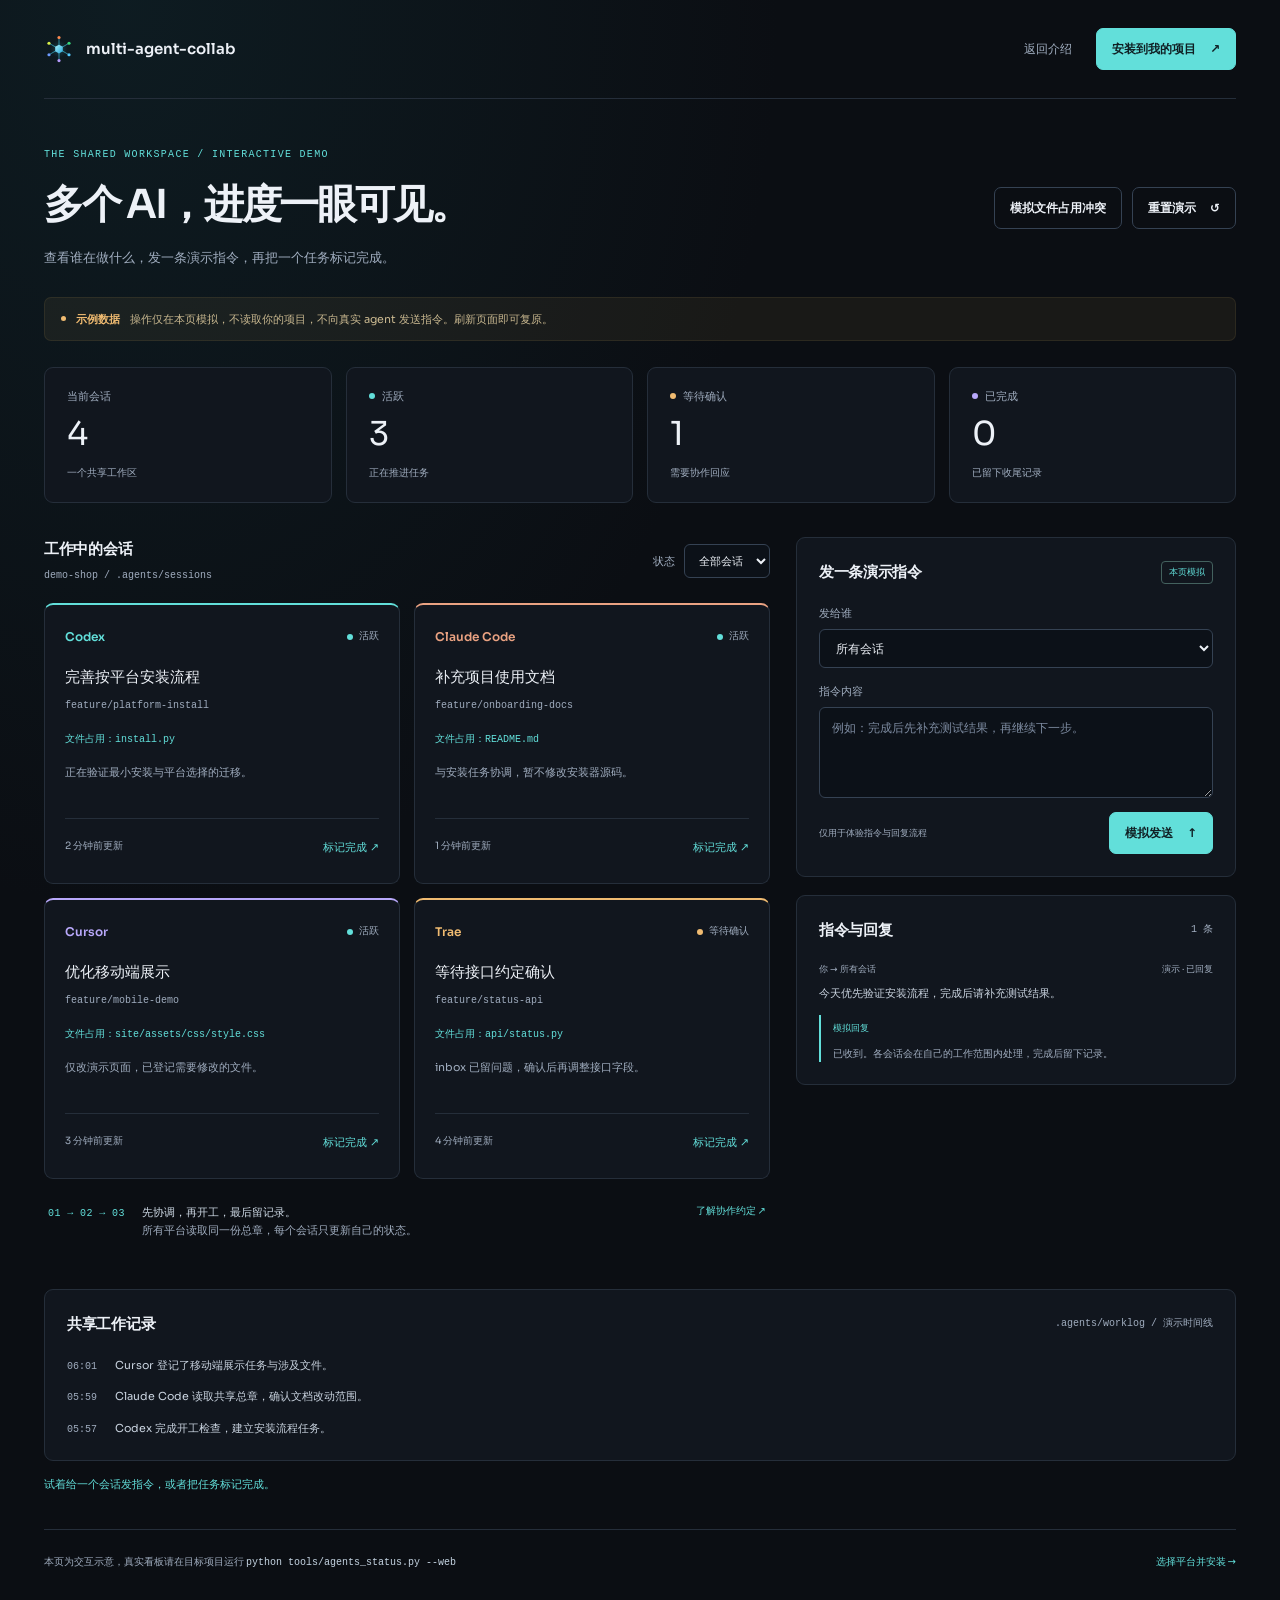
==== site/demo.html @ 7621e0a1 "feat(collab): 完善按平台安装与会话协作 按实际平台生成入口并复用本机安装源，减少冗余规则；通过统一会话命令检查文件占用、维护心跳和交接，让多 agent 协作可以验证。同步完善 READ" ====
<!DOCTYPE html>
<html lang="zh-CN">
<head>
  <meta charset="UTF-8">
  <meta name="viewport" content="width=device-width, initial-scale=1">
  <meta name="color-scheme" content="dark">
  <meta name="theme-color" content="#0b0e13">
  <meta name="description" content="体验多 AI 协作看板：查看会话、模拟指令与回复、完成任务。所有内容均为本页演示数据。">
  <title>协作看板交互演示 · multi-agent-collab</title>
  <link rel="icon" href="assets/logo/favicon.svg" type="image/svg+xml">
  <link rel="stylesheet" href="assets/css/fonts.css">
  <link rel="stylesheet" href="assets/css/demo.css">
  <script src="assets/js/demo.js" defer></script>
</head>
<body>
  <a class="skip-demo" href="#demo-main">跳到演示内容</a>
  <div class="demo-shell">
    <header class="demo-nav">
      <a class="demo-brand" href="index.html"><img src="assets/logo/mark.svg" width="30" height="30" alt=""><span>multi-agent-collab</span></a>
      <nav aria-label="演示导航"><a href="index.html">返回介绍</a><a class="button primary" href="index.html#sec-6">安装到我的项目 <span aria-hidden="true">↗</span></a></nav>
    </header>
    <main id="demo-main">
      <div class="demo-intro">
        <div><p class="eyebrow">THE SHARED WORKSPACE / INTERACTIVE DEMO</p><h1>多个 AI，进度一眼可见。</h1><p class="intro-copy">查看谁在做什么，发一条演示指令，再把一个任务标记完成。</p></div>
        <div class="demo-actions"><button id="demo-conflict" class="button" type="button">模拟文件占用冲突</button><button id="demo-reset" class="button" type="button">重置演示 <span aria-hidden="true">↺</span></button></div>
      </div>
      <p class="demo-notice"><span class="notice-dot" aria-hidden="true"></span><strong>示例数据</strong><span>操作仅在本页模拟，不读取你的项目，不向真实 agent 发送指令。刷新页面即可复原。</span></p>
      <noscript><p class="demo-notice">请启用 JavaScript 体验交互，或返回介绍页查看看板截图和安装说明。</p></noscript>

      <section class="metrics" aria-label="会话统计">
        <div class="metric"><span>当前会话</span><strong id="metric-total">4</strong><small>一个共享工作区</small></div>
        <div class="metric"><span><i class="dot active" aria-hidden="true"></i>活跃</span><strong id="metric-active">3</strong><small>正在推进任务</small></div>
        <div class="metric"><span><i class="dot blocked" aria-hidden="true"></i>等待确认</span><strong id="metric-blocked">1</strong><small>需要协作回应</small></div>
        <div class="metric"><span><i class="dot done" aria-hidden="true"></i>已完成</span><strong id="metric-done">0</strong><small>已留下收尾记录</small></div>
      </section>

      <div class="demo-grid">
        <section aria-labelledby="sessions-title">
          <div class="section-heading"><div><h2 id="sessions-title">工作中的会话</h2><span class="subtle mono">demo-shop / .agents/sessions</span></div><label class="filter-label">状态<select id="session-filter"><option value="all">全部会话</option><option value="active">活跃</option><option value="blocked">等待确认</option><option value="done">已完成</option></select></label></div>
          <div id="demo-sessions" class="session-grid"></div>
          <p id="session-empty" class="empty-state" hidden>没有这个状态的会话。试试其它筛选条件。</p>
          <div class="workflow-note"><span class="step-number mono">01 → 02 → 03</span><p><strong>先协调，再开工，最后留记录。</strong><br>所有平台读取同一份总章，每个会话只更新自己的状态。</p><a href="index.html#sec-3">了解协作约定 ↗</a></div>
        </section>

        <aside class="side-stack">
          <section class="panel" aria-labelledby="directive-title">
            <div class="panel-heading"><h2 id="directive-title">发一条演示指令</h2><span class="small-badge">本页模拟</span></div>
            <form id="demo-directive">
              <label for="directive-target">发给谁</label>
              <select id="directive-target" name="target"><option value="any">所有会话</option></select>
              <label for="directive-body">指令内容</label>
              <textarea id="directive-body" name="body" rows="3" maxlength="400" required placeholder="例如：完成后先补充测试结果，再继续下一步。"></textarea>
              <div class="form-footer"><span>仅用于体验指令与回复流程</span><button class="button primary" type="submit">模拟发送 <span aria-hidden="true">↑</span></button></div>
            </form>
          </section>
          <section class="panel" aria-labelledby="replies-title">
            <div class="panel-heading"><h2 id="replies-title">指令与回复</h2><span class="subtle mono" id="reply-count">1 条</span></div>
            <div id="demo-messages" class="messages"></div>
          </section>
        </aside>
      </div>

      <section class="panel timeline-panel" aria-labelledby="timeline-title">
        <div class="panel-heading"><h2 id="timeline-title">共享工作记录</h2><span class="subtle mono">.agents/worklog / 演示时间线</span></div>
        <ol id="demo-timeline" class="timeline"></ol>
      </section>
      <p id="demo-status" class="demo-status" role="status" aria-live="polite">试着给一个会话发指令，或者把任务标记完成。</p>
    </main>
    <footer class="demo-footer"><span>本页为交互示意，真实看板请在目标项目运行 <code>python tools/agents_status.py --web</code></span><a href="index.html#sec-6">选择平台并安装 →</a></footer>
  </div>
</body>
</html>
---- site/assets/css/fonts.css ----
/* ── 字体自托管（无外网依赖） ─────────────────────────────── */
@font-face{font-family:'Sora';src:url('../../vendor/fonts/sora-400.woff2') format('woff2');font-weight:400;font-display:swap}
@font-face{font-family:'Sora';src:url('../../vendor/fonts/sora-600.woff2') format('woff2');font-weight:600;font-display:swap}
@font-face{font-family:'Sora';src:url('../../vendor/fonts/sora-700.woff2') format('woff2');font-weight:700;font-display:swap}
@font-face{font-family:'Sora';src:url('../../vendor/fonts/sora-800.woff2') format('woff2');font-weight:800;font-display:swap}
@font-face{font-family:'PlexMono';src:url('../../vendor/fonts/plexmono-400.woff2') format('woff2');font-weight:400;font-display:swap}
@font-face{font-family:'PlexMono';src:url('../../vendor/fonts/plexmono-500.woff2') format('woff2');font-weight:500;font-display:swap}
@font-face{font-family:'PlexMono';src:url('../../vendor/fonts/plexmono-600.woff2') format('woff2');font-weight:600;font-display:swap}
---- site/assets/css/demo.css ----
:root{color-scheme:dark;--bg:#0b0e13;--panel:#11161e;--line:#252e3a;--text:#edf1f7;--muted:#a0adbf;--cyan:#62dfda;--amber:#f0bb71;--violet:#b8a8fa}
*{box-sizing:border-box}
body{margin:0;background:radial-gradient(ellipse at 10% 0%,#12303766,transparent 40%),var(--bg);color:var(--text);font-family:"Sora","Microsoft YaHei",system-ui,sans-serif;font-size:14px;line-height:1.65}
a{color:inherit;text-decoration:none}
button,input,select,textarea{font:inherit}
button,a,select{touch-action:manipulation}
button{cursor:pointer}
:focus-visible{outline:2px solid var(--cyan);outline-offset:4px}
.mono,code{font-family:"IBM Plex Mono",Consolas,monospace}
.demo-shell{max-width:1320px;margin:auto;padding:0 44px}
.demo-nav{display:flex;align-items:center;justify-content:space-between;gap:24px;padding:28px 0;border-bottom:1px solid var(--line)}
.demo-brand{display:flex;align-items:center;gap:12px;font-size:15px;font-weight:600}
.demo-nav nav{display:flex;align-items:center;gap:24px;font-size:12px;color:var(--muted)}
.button{display:inline-flex;align-items:center;justify-content:center;gap:14px;border:1px solid #354253;border-radius:7px;padding:10px 15px;color:var(--text);background:transparent;font-size:12px;font-weight:600;white-space:nowrap;transition:background .15s,border-color .15s}
.button:hover{background:#ffffff09;border-color:var(--muted)}
.button.primary{background:var(--cyan);border-color:var(--cyan);color:#102024}
.button.primary:hover{background:#98eee8}
.demo-intro{display:flex;align-items:center;justify-content:space-between;gap:30px;padding:48px 0 28px}
.demo-actions{display:flex;gap:10px;flex-wrap:wrap}
.demo-status[data-kind="warning"]{color:var(--amber)}
.claimed-files{font-size:10px;color:var(--cyan);overflow-wrap:anywhere;margin:0 0 14px}
.eyebrow{font-family:Consolas,monospace;letter-spacing:.13em;color:var(--cyan);font-size:10px;margin:0 0 16px}
h1{font-size:clamp(26px,3.3vw,40px);line-height:1.3;letter-spacing:-.055em;margin:0;font-weight:600}
.intro-copy{color:var(--muted);margin:16px 0 0;font-size:13px}
.demo-notice{display:flex;gap:10px;align-items:center;color:#c8b78f;background:#edbe6110;border:1px solid #6e5d373d;border-radius:7px;padding:12px 16px;margin:0 0 26px;font-size:11px}
.demo-notice strong{color:var(--amber);white-space:nowrap}
.notice-dot{width:5px;height:5px;border-radius:50%;background:var(--amber);flex-shrink:0}
.metrics{display:grid;grid-template-columns:repeat(4,minmax(0,1fr));gap:14px;margin-bottom:34px}
.metric{border:1px solid var(--line);border-radius:9px;background:var(--panel);padding:19px 22px}
.metric>span{font-size:11px;display:flex;align-items:center;gap:7px;color:var(--muted)}
.metric strong{display:block;font-size:33px;line-height:1.3;margin:8px 0 4px;font-weight:500}
.metric small{font-size:10px;color:var(--muted)}
.dot{width:6px;height:6px;border-radius:50%;display:inline-block;background:var(--muted)}
.dot.active{background:var(--cyan)}
.dot.blocked{background:var(--amber)}
.dot.done{background:var(--violet)}
.demo-grid{display:grid;grid-template-columns:minmax(0,1.65fr) minmax(310px,1fr);gap:26px;align-items:start}
.section-heading,.panel-heading{display:flex;align-items:center;justify-content:space-between;gap:16px}
.section-heading{margin-bottom:18px;min-height:44px}
h2{font-size:15px;font-weight:600;letter-spacing:-.02em;margin:0}
.subtle{font-size:10px;color:var(--muted)}
.filter-label{display:flex;align-items:center;gap:9px;font-size:11px;color:var(--muted);white-space:nowrap}
select,textarea{border:1px solid #354253;background:#0c1118;color:var(--text);border-radius:6px;padding:10px 12px;font-size:12px;min-width:0;max-width:100%}
.filter-label select{padding:8px 10px;font-size:11px}
.session-grid{display:grid;grid-template-columns:repeat(2,minmax(0,1fr));gap:14px}
.session-card{padding:22px 20px;border:1px solid var(--line);border-top:2px solid var(--agent-color,var(--cyan));border-radius:9px;background:var(--panel);min-width:0}
.session-card.is-done{border-top-color:var(--violet)}
.session-top{display:flex;justify-content:space-between;align-items:center;gap:8px;margin-bottom:18px}
.platform-name{color:var(--agent-color,var(--cyan));font-size:12px;font-weight:600}
.state-label{font-size:10px;display:flex;gap:6px;align-items:center;color:var(--muted);white-space:nowrap}
.session-card h3{font-size:15px;line-height:1.6;font-weight:500;margin:0 0 9px}
.branch{font-size:10px;overflow-wrap:anywhere;color:var(--muted);margin:0 0 18px}
.session-note{color:var(--muted);font-size:11px;min-height:37px;margin:0 0 18px}
.session-bottom{border-top:1px solid var(--line);padding-top:14px;display:flex;align-items:center;justify-content:space-between;gap:10px}
.session-bottom span{font-size:10px;color:var(--muted)}
.text-button{border:0;background:none;padding:5px 0;font-size:11px;color:var(--cyan)}
.text-button:hover{text-decoration:underline;text-underline-offset:4px}
.text-button:disabled{color:var(--violet);cursor:default;text-decoration:none}
.side-stack{display:flex;flex-direction:column;gap:18px}
.panel{background:var(--panel);border:1px solid var(--line);border-radius:9px;padding:22px}
.panel-heading{margin-bottom:19px}
.small-badge{padding:3px 7px;border:1px solid #43615e;border-radius:4px;font-size:9px;color:var(--cyan);white-space:nowrap}
form>label{display:block;font-size:11px;color:var(--muted);margin:14px 0 7px}
form select,form textarea{display:block;width:100%}
textarea{resize:vertical;min-height:91px;line-height:1.7}
textarea::placeholder{color:#7d8ba0}
.form-footer{display:flex;align-items:center;justify-content:space-between;gap:12px;margin-top:14px}
.form-footer>span{font-size:9px;color:var(--muted)}
.messages{display:grid;gap:18px;max-height:340px;overflow:auto}
.message{border-bottom:1px solid var(--line);padding-bottom:16px}
.message:last-child{border-bottom:0;padding-bottom:0}
.message-meta{font-size:9px;color:var(--muted);display:flex;justify-content:space-between;gap:10px}
.message p{font-size:11px;margin:8px 0;color:#c9d3df;white-space:pre-wrap;overflow-wrap:anywhere}
.message-reply{border-left:2px solid var(--cyan);padding-left:12px;margin-top:12px}
.message-reply span{font-size:9px;color:var(--cyan)}
.message-reply p{font-size:10px;color:var(--muted);margin-bottom:0}
.workflow-note{padding:24px 4px;display:flex;gap:17px;align-items:flex-start;flex-wrap:wrap}
.step-number{color:var(--cyan);font-size:10px;letter-spacing:.04em;padding-top:3px}
.workflow-note p{font-size:11px;color:var(--muted);margin:0;flex:1;min-width:210px}
.workflow-note strong{color:#cdd8e4;font-weight:500}
.workflow-note a{font-size:10px;color:var(--cyan)}
.timeline-panel{margin-top:26px}
.timeline{list-style:none;padding:0;margin:0;display:grid;gap:12px;max-height:240px;overflow:auto}
.timeline li{display:flex;align-items:baseline;gap:18px;font-size:11px;color:#c9d3df}
.timeline time{font-family:Consolas,monospace;color:var(--muted);font-size:10px;flex-shrink:0}
.demo-status{font-size:11px;min-height:22px;color:var(--cyan);margin:14px 0}
.demo-footer{display:flex;justify-content:space-between;gap:22px;border-top:1px solid var(--line);padding:24px 0 34px;margin-top:32px;color:var(--muted);font-size:10px}
.demo-footer code{color:#c5d4e2;overflow-wrap:anywhere}
.demo-footer a{color:var(--cyan);white-space:nowrap}
.empty-state{padding:36px 20px;border:1px dashed var(--line);border-radius:8px;font-size:12px;color:var(--muted)}
.skip-demo{position:fixed;left:16px;top:-100px;background:var(--cyan);padding:10px 16px;color:#102024;z-index:10}
.skip-demo:focus{top:16px}
[hidden]{display:none!important}
@media(max-width:1024px){.demo-shell{padding:0 26px}.demo-grid{grid-template-columns:1fr}.side-stack{display:grid;grid-template-columns:1fr 1fr}.demo-intro{padding-top:38px}.workflow-note{padding-bottom:0}}
@media(max-width:620px){.demo-shell{padding:0 18px}.demo-nav{padding:20px 0;gap:14px}.demo-nav nav{gap:12px}.demo-nav nav>a:first-child{display:none}.demo-brand{gap:7px;font-size:11px}.demo-brand img{width:25px;height:25px}.demo-nav .button{font-size:10px;padding:9px 10px;gap:5px}.demo-intro{align-items:flex-start;flex-direction:column;gap:18px;padding-top:32px}h1{font-size:27px}.eyebrow{font-size:8px;letter-spacing:.08em}.intro-copy{font-size:12px}.demo-notice{flex-wrap:wrap;gap:8px;font-size:10px}.demo-notice>span:last-child{flex-basis:100%}.metrics{grid-template-columns:1fr 1fr;gap:10px;margin-bottom:28px}.metric{padding:16px}.metric strong{font-size:30px}.side-stack{display:flex}.session-grid{grid-template-columns:1fr}.section-heading{align-items:flex-start;gap:12px}.filter-label{font-size:10px;gap:7px}.panel{padding:18px}.timeline li{gap:12px;font-size:10px}.timeline-panel .panel-heading{align-items:flex-start;flex-direction:column;gap:4px}.demo-footer{flex-direction:column;gap:12px}.workflow-note p{min-width:190px}}
@media(prefers-reduced-motion:reduce){*{transition:none!important;scroll-behavior:auto!important}}
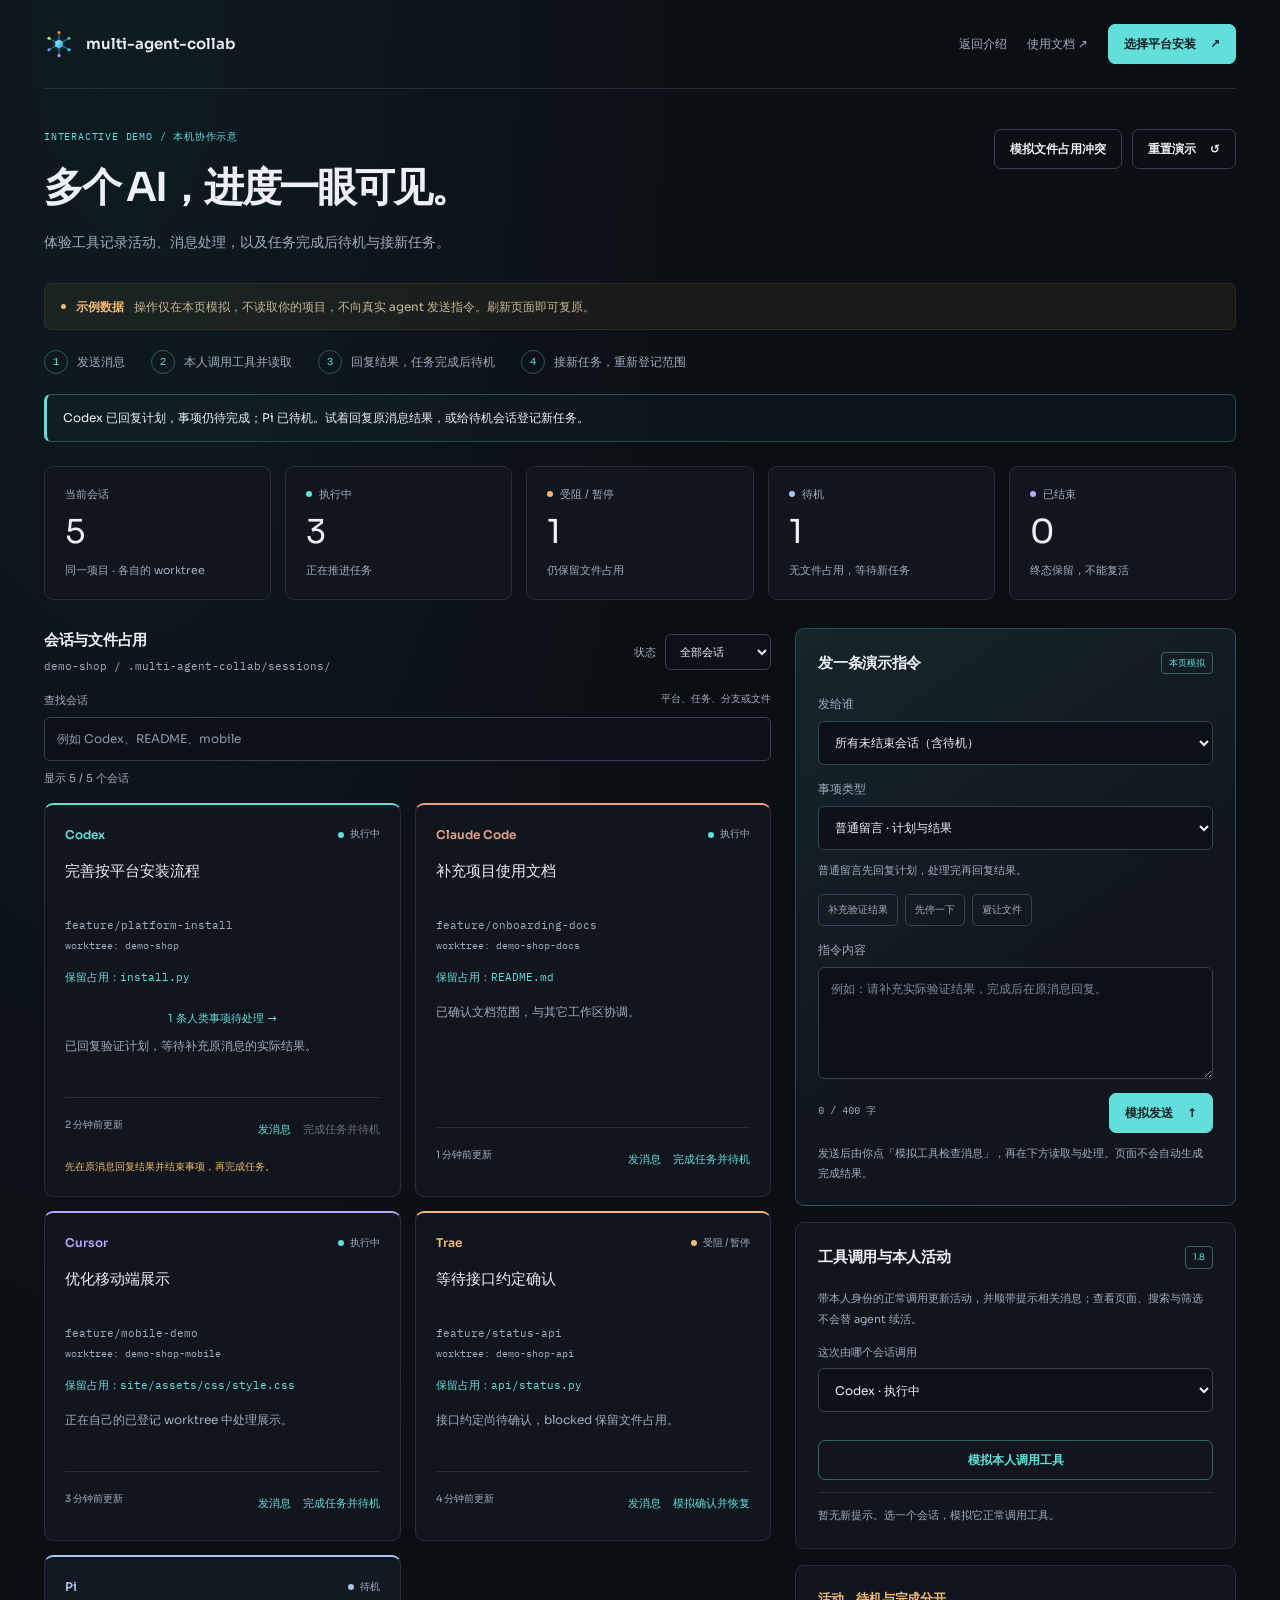
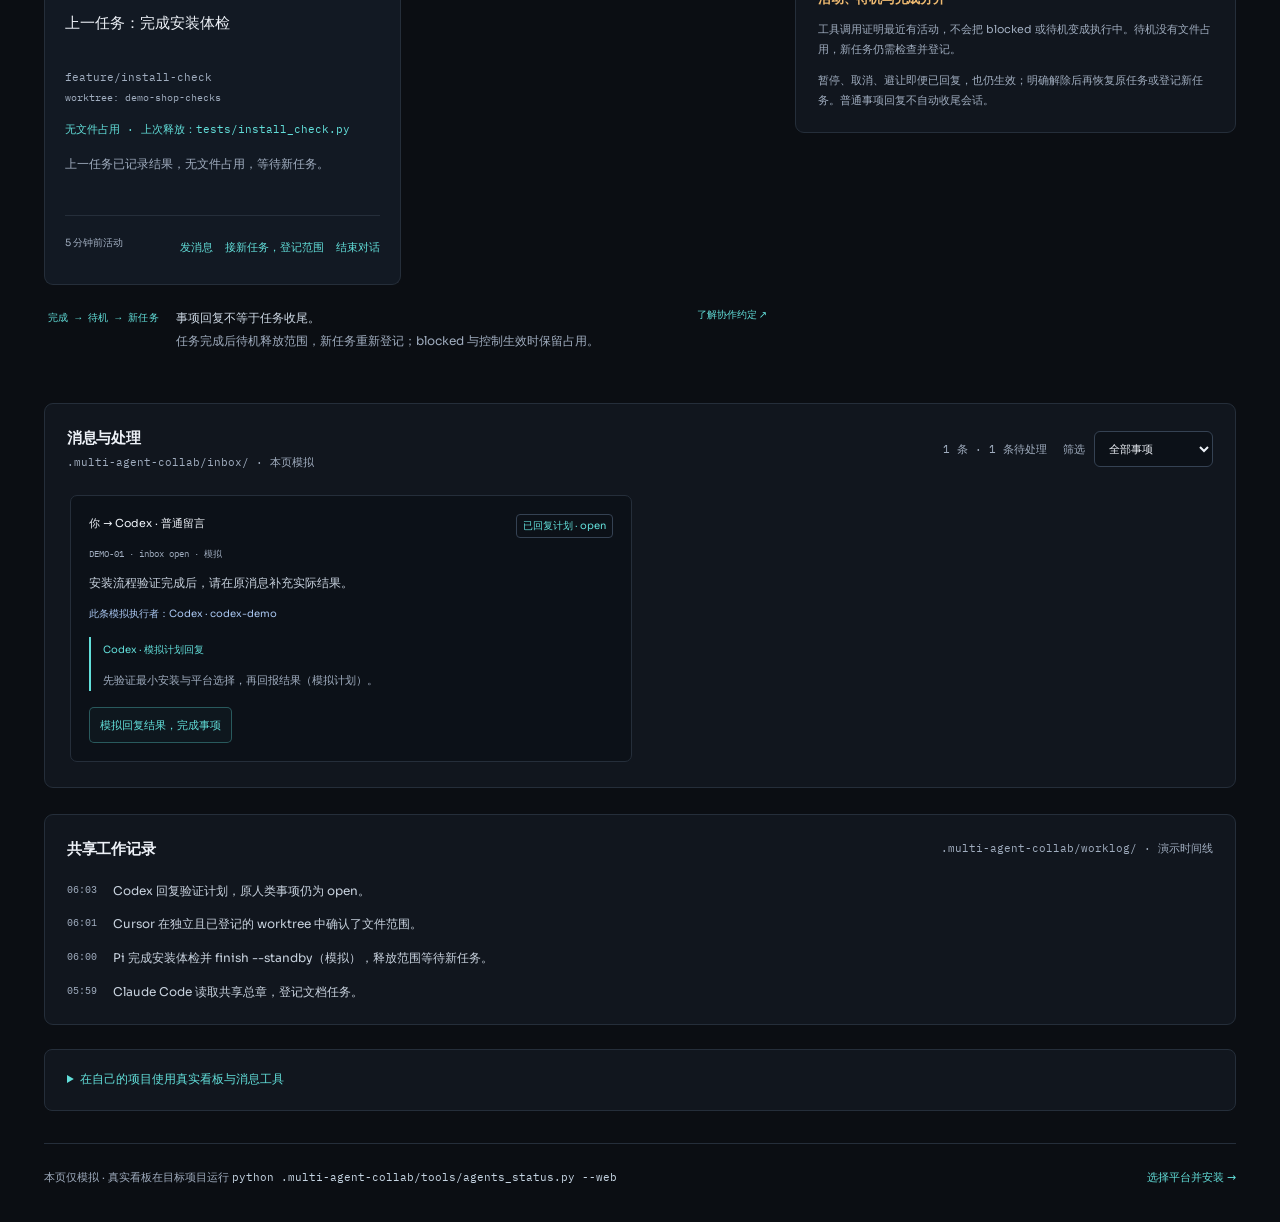
==== commit d2fa2a5d: "feat(collab): 完善安装更新和会话协作 普通工具调用原先无法持续记录本人活动，结束任务也缺少可靠的 待机与占用释放机制。统一消息提示和已读回执，增加命令监督、 待机生命周期与完整状态校验，" ====
--- a/site/demo.html
+++ b/site/demo.html
@@ -5,7 +5,7 @@
   <meta name="viewport" content="width=device-width, initial-scale=1">
   <meta name="color-scheme" content="dark">
   <meta name="theme-color" content="#0b0e13">
-  <meta name="description" content="体验多 AI 协作看板：查看会话、模拟指令与回复、完成任务。所有内容均为本页演示数据。">
+  <meta name="description" content="体验多 AI 协作看板：工具调用记录活动，消息读取与回复，任务完成后待机，新任务重新登记文件。所有操作仅在本页模拟。">
   <title>协作看板交互演示 · multi-agent-collab</title>
   <link rel="icon" href="assets/logo/favicon.svg" type="image/svg+xml">
   <link rel="stylesheet" href="assets/css/fonts.css">
@@ -17,56 +17,83 @@
   <div class="demo-shell">
     <header class="demo-nav">
       <a class="demo-brand" href="index.html"><img src="assets/logo/mark.svg" width="30" height="30" alt=""><span>multi-agent-collab</span></a>
-      <nav aria-label="演示导航"><a href="index.html">返回介绍</a><a class="button primary" href="index.html#sec-6">安装到我的项目 <span aria-hidden="true">↗</span></a></nav>
+      <nav aria-label="演示导航"><a href="index.html">返回介绍</a><a href="https://github.com/AiFLYF/multi-agent-collab#readme" target="_blank" rel="noopener">使用文档 ↗</a><a class="button primary" href="index.html#sec-6">选择平台安装 <span aria-hidden="true">↗</span></a></nav>
     </header>
-    <main id="demo-main">
+    <main id="demo-main" tabindex="-1">
       <div class="demo-intro">
-        <div><p class="eyebrow">THE SHARED WORKSPACE / INTERACTIVE DEMO</p><h1>多个 AI，进度一眼可见。</h1><p class="intro-copy">查看谁在做什么，发一条演示指令，再把一个任务标记完成。</p></div>
+        <div><p class="eyebrow">INTERACTIVE DEMO / 本机协作示意</p><h1>多个 AI，进度一眼可见。</h1><p class="intro-copy">体验工具记录活动、消息处理，以及任务完成后待机与接新任务。</p></div>
         <div class="demo-actions"><button id="demo-conflict" class="button" type="button">模拟文件占用冲突</button><button id="demo-reset" class="button" type="button">重置演示 <span aria-hidden="true">↺</span></button></div>
       </div>
       <p class="demo-notice"><span class="notice-dot" aria-hidden="true"></span><strong>示例数据</strong><span>操作仅在本页模拟，不读取你的项目，不向真实 agent 发送指令。刷新页面即可复原。</span></p>
       <noscript><p class="demo-notice">请启用 JavaScript 体验交互，或返回介绍页查看看板截图和安装说明。</p></noscript>
+      <div class="demo-guide" aria-label="演示体验步骤"><span><b>1</b> 发送消息</span><span><b>2</b> 本人调用工具并读取</span><span><b>3</b> 回复结果，任务完成后待机</span><span><b>4</b> 接新任务，重新登记范围</span></div>
+      <p id="demo-status" class="demo-status" role="status" aria-live="polite">Codex 已回复计划，事项仍待完成。试着在「消息与处理」中模拟回复结果。</p>
 
       <section class="metrics" aria-label="会话统计">
-        <div class="metric"><span>当前会话</span><strong id="metric-total">4</strong><small>一个共享工作区</small></div>
-        <div class="metric"><span><i class="dot active" aria-hidden="true"></i>活跃</span><strong id="metric-active">3</strong><small>正在推进任务</small></div>
-        <div class="metric"><span><i class="dot blocked" aria-hidden="true"></i>等待确认</span><strong id="metric-blocked">1</strong><small>需要协作回应</small></div>
-        <div class="metric"><span><i class="dot done" aria-hidden="true"></i>已完成</span><strong id="metric-done">0</strong><small>已留下收尾记录</small></div>
+        <div class="metric"><span>当前会话</span><strong id="metric-total">5</strong><small>同一项目 · 各自的 worktree</small></div>
+        <div class="metric"><span><i class="dot active" aria-hidden="true"></i>执行中</span><strong id="metric-active">3</strong><small>正在推进任务</small></div>
+        <div class="metric"><span><i class="dot blocked" aria-hidden="true"></i>受阻 / 暂停</span><strong id="metric-blocked">1</strong><small>仍保留文件占用</small></div>
+        <div class="metric"><span><i class="dot standby" aria-hidden="true"></i>待机</span><strong id="metric-standby">1</strong><small>无文件占用，等待新任务</small></div>
+        <div class="metric"><span><i class="dot done" aria-hidden="true"></i>已结束</span><strong id="metric-done">0</strong><small>终态保留，不能复活</small></div>
       </section>
 
       <div class="demo-grid">
         <section aria-labelledby="sessions-title">
-          <div class="section-heading"><div><h2 id="sessions-title">工作中的会话</h2><span class="subtle mono">demo-shop / .agents/sessions</span></div><label class="filter-label">状态<select id="session-filter"><option value="all">全部会话</option><option value="active">活跃</option><option value="blocked">等待确认</option><option value="done">已完成</option></select></label></div>
+          <div class="section-heading"><div><h2 id="sessions-title">会话与文件占用</h2><span class="subtle mono">demo-shop / .multi-agent-collab/sessions/</span></div><label class="filter-label" for="session-filter">状态<select id="session-filter"><option value="all">全部会话</option><option value="active">执行中</option><option value="blocked">受阻 / 暂停</option><option value="standby">待机 · 无占用</option><option value="done">已结束</option></select></label></div>
+          <label class="session-search-label" for="session-search">查找会话<span>平台、任务、分支或文件</span></label><input type="search" id="session-search" class="session-search" placeholder="例如 Codex、README、mobile" autocomplete="off" aria-describedby="session-search-status">
+          <p id="session-search-status" class="subtle search-status" role="status" aria-live="polite">显示全部 5 个会话</p>
           <div id="demo-sessions" class="session-grid"></div>
-          <p id="session-empty" class="empty-state" hidden>没有这个状态的会话。试试其它筛选条件。</p>
-          <div class="workflow-note"><span class="step-number mono">01 → 02 → 03</span><p><strong>先协调，再开工，最后留记录。</strong><br>所有平台读取同一份总章，每个会话只更新自己的状态。</p><a href="index.html#sec-3">了解协作约定 ↗</a></div>
+          <div id="session-empty" class="empty-state" hidden>没有符合条件的会话。<button id="session-filter-clear" class="text-button" type="button">清空搜索与筛选</button></div>
+          <section id="demo-activation-panel" class="panel activation-panel" aria-labelledby="activation-title" hidden>
+            <div class="panel-heading"><h2 id="activation-title">给待机会话登记新任务</h2><button id="activation-cancel" class="text-button" type="button">取消登记</button></div>
+            <p id="activation-owner" class="form-note"></p>
+            <form id="demo-activation">
+              <label for="activation-task">新任务</label><input id="activation-task" name="task" type="text" required maxlength="120" placeholder="例如：补充接口测试">
+              <label for="activation-branch">任务分支</label><input id="activation-branch" name="branch" type="text" required maxlength="120" placeholder="feature/new-task" aria-describedby="activation-policy-note">
+              <p id="activation-policy-note" class="form-note">演示使用 Git Flow 的任务分支；登记前核对分支、原消息与文件范围。</p>
+              <label for="activation-files">完整文件范围，每行一个</label><textarea id="activation-files" name="files" rows="2" required placeholder="src/feature.py&#10;tests/test_feature.py" aria-describedby="activation-status"></textarea>
+              <button id="activation-conflict" class="text-button" type="button">填入已占用文件，试试冲突检查</button>
+              <p id="activation-status" class="form-note" role="status" aria-live="polite">填写新任务和完整范围，登记成功后才开始。</p>
+              <div class="form-footer"><span>仅演示，不创建真实分支或文件</span><button id="activation-submit" class="button primary" type="submit">核对并登记新任务</button></div>
+            </form>
+          </section>
+          <div class="workflow-note"><span class="step-number mono">完成 → 待机 → 新任务</span><p><strong>事项回复不等于任务收尾。</strong><br>任务完成后待机释放范围，新任务重新登记；blocked 与控制生效时保留占用。</p><a href="index.html#sec-3">了解协作约定 ↗</a></div>
         </section>
 
         <aside class="side-stack">
-          <section class="panel" aria-labelledby="directive-title">
+          <section class="panel directive-panel" aria-labelledby="directive-title">
             <div class="panel-heading"><h2 id="directive-title">发一条演示指令</h2><span class="small-badge">本页模拟</span></div>
             <form id="demo-directive">
               <label for="directive-target">发给谁</label>
-              <select id="directive-target" name="target"><option value="any">所有会话</option></select>
+              <select id="directive-target" name="target"><option value="any">所有未结束会话（含待机）</option></select>
+              <label for="directive-action">事项类型</label><select id="directive-action" name="action" aria-describedby="directive-kind-note"><option value="message">普通留言 · 计划与结果</option><option value="pause">暂停 · 停止推进，保留占用</option><option value="cancel">取消 · 停止任务，等待交接</option><option value="avoid">避让 · 不再修改指定文件</option></select>
+              <p id="directive-kind-note" class="form-note">普通留言先回复计划，处理完再回复结果。</p>
+              <div class="directive-presets" aria-label="示例消息"><button type="button" data-demo-preset="message">补充验证结果</button><button type="button" data-demo-preset="pause">先停一下</button><button type="button" data-demo-preset="avoid">避让文件</button></div>
               <label for="directive-body">指令内容</label>
-              <textarea id="directive-body" name="body" rows="3" maxlength="400" required placeholder="例如：完成后先补充测试结果，再继续下一步。"></textarea>
-              <div class="form-footer"><span>仅用于体验指令与回复流程</span><button class="button primary" type="submit">模拟发送 <span aria-hidden="true">↑</span></button></div>
+              <textarea id="directive-body" name="body" rows="3" maxlength="400" required placeholder="例如：请补充实际验证结果，完成后在原消息回复。" aria-describedby="directive-length"></textarea>
+              <div class="form-footer"><span id="directive-length">0 / 400 字</span><button id="directive-send" class="button primary" type="submit">模拟发送 <span aria-hidden="true">↑</span></button></div>
             </form>
+            <p class="form-note">发送后由你点「模拟工具检查消息」，再在下方读取与处理。页面不会自动生成完成结果。</p>
           </section>
-          <section class="panel" aria-labelledby="replies-title">
-            <div class="panel-heading"><h2 id="replies-title">指令与回复</h2><span class="subtle mono" id="reply-count">1 条</span></div>
-            <div id="demo-messages" class="messages"></div>
+          <section class="panel tool-panel" aria-labelledby="tool-check-title"><div class="panel-heading"><h2 id="tool-check-title">工具调用与本人活动</h2><span class="small-badge">1.8</span></div><p class="form-note">带本人身份的正常调用更新活动，并顺带提示相关消息；查看页面、搜索与筛选不会替 agent 续活。</p><label for="demo-tool-session" class="tool-session-label">这次由哪个会话调用</label><select id="demo-tool-session" aria-describedby="demo-notifications"></select><button id="demo-tool-check" class="button" type="button">模拟本人调用工具</button><p id="demo-notifications" class="tool-notifications" role="status" aria-live="polite">暂无新提示。选一个会话，模拟它正常调用工具。</p></section>
+          <section class="panel control-note"><h2>活动、待机与完成分开</h2><p>工具调用证明最近有活动，不会把 blocked 或待机变成执行中。待机没有文件占用，新任务仍需检查并登记。</p><p>暂停、取消、避让即便已回复，也仍生效；明确解除后再恢复原任务或登记新任务。普通事项回复不自动收尾会话。</p>
           </section>
         </aside>
       </div>
 
+      <section class="panel messages-panel" aria-labelledby="replies-title"><div class="panel-heading"><div><h2 id="replies-title">消息与处理</h2><span class="subtle mono">.multi-agent-collab/inbox/ · 本页模拟</span></div><div class="message-heading-actions"><span class="subtle mono" id="reply-count">1 条</span><label class="filter-label" for="message-filter">筛选<select id="message-filter"><option value="all">全部事项</option><option value="open">待处理</option><option value="complete">已完成普通事项</option><option value="control">生效中的控制</option></select></label></div></div><div id="demo-messages" class="messages"></div><p id="messages-empty" class="empty-state" hidden>此筛选下没有消息事项。</p></section>
+
       <section class="panel timeline-panel" aria-labelledby="timeline-title">
-        <div class="panel-heading"><h2 id="timeline-title">共享工作记录</h2><span class="subtle mono">.agents/worklog / 演示时间线</span></div>
+        <div class="panel-heading"><h2 id="timeline-title">共享工作记录</h2><span class="subtle mono">.multi-agent-collab/worklog/ · 演示时间线</span></div>
         <ol id="demo-timeline" class="timeline"></ol>
       </section>
-      <p id="demo-status" class="demo-status" role="status" aria-live="polite">试着给一个会话发指令，或者把任务标记完成。</p>
+      <details class="demo-real"><summary>在自己的项目使用真实看板与消息工具</summary><p>先完成安装，再在目标项目运行。已有旧版安装沿用原布局；通知给出的读取参数包含实际路径与会话 ID。</p><div class="real-code-head"><span>示例平台 Codex</span><button id="demo-copy-command" class="button" type="button">复制命令</button></div><pre><code id="demo-real-command">python .multi-agent-collab/tools/agents_status.py --web
+python .multi-agent-collab/tools/agents_status.py --context --agent codex --session &lt;自己的ID&gt;
+python .multi-agent-collab/tools/agents_messages.py list --agent codex --session &lt;自己的ID&gt;
+python .multi-agent-collab/tools/agents_session.py finish &lt;自己的ID&gt; --agent codex --summary "实际结果" --tests "实际验证" --standby
+python .multi-agent-collab/tools/agents_session.py activate &lt;自己的ID&gt; --agent codex --task "新任务" --files &lt;完整范围&gt;</code></pre><p>最终答复前实际验证、回复原事项并收尾；未完成用 handoff 保留占用。既有对话重读变化部分，长驻看板重启；套件不会自动唤醒待机会话或向任意 shell 注入命令。</p></details>
     </main>
-    <footer class="demo-footer"><span>本页为交互示意，真实看板请在目标项目运行 <code>python tools/agents_status.py --web</code></span><a href="index.html#sec-6">选择平台并安装 →</a></footer>
+    <footer class="demo-footer"><span>本页仅模拟 · 真实看板在目标项目运行 <code>python .multi-agent-collab/tools/agents_status.py --web</code></span><a href="index.html#sec-6">选择平台并安装 →</a></footer>
   </div>
 </body>
 </html>
--- a/site/assets/css/demo.css
+++ b/site/assets/css/demo.css
@@ -6,7 +6,7 @@
 button,a,select{touch-action:manipulation}
 button{cursor:pointer}
 :focus-visible{outline:2px solid var(--cyan);outline-offset:4px}
-.mono,code{font-family:"IBM Plex Mono",Consolas,monospace}
+.mono,code{font-family:"PlexMono",Consolas,monospace}
 .demo-shell{max-width:1320px;margin:auto;padding:0 44px}
 .demo-nav{display:flex;align-items:center;justify-content:space-between;gap:24px;padding:28px 0;border-bottom:1px solid var(--line)}
 .demo-brand{display:flex;align-items:center;gap:12px;font-size:15px;font-weight:600}
@@ -25,7 +25,7 @@
 .demo-notice{display:flex;gap:10px;align-items:center;color:#c8b78f;background:#edbe6110;border:1px solid #6e5d373d;border-radius:7px;padding:12px 16px;margin:0 0 26px;font-size:11px}
 .demo-notice strong{color:var(--amber);white-space:nowrap}
 .notice-dot{width:5px;height:5px;border-radius:50%;background:var(--amber);flex-shrink:0}
-.metrics{display:grid;grid-template-columns:repeat(4,minmax(0,1fr));gap:14px;margin-bottom:34px}
+.metrics{display:grid;grid-template-columns:repeat(5,minmax(0,1fr));gap:14px;margin-bottom:34px}
 .metric{border:1px solid var(--line);border-radius:9px;background:var(--panel);padding:19px 22px}
 .metric>span{font-size:11px;display:flex;align-items:center;gap:7px;color:var(--muted)}
 .metric strong{display:block;font-size:33px;line-height:1.3;margin:8px 0 4px;font-weight:500}
@@ -33,6 +33,7 @@
 .dot{width:6px;height:6px;border-radius:50%;display:inline-block;background:var(--muted)}
 .dot.active{background:var(--cyan)}
 .dot.blocked{background:var(--amber)}
+.dot.standby{background:#a8c5ef}
 .dot.done{background:var(--violet)}
 .demo-grid{display:grid;grid-template-columns:minmax(0,1.65fr) minmax(310px,1fr);gap:26px;align-items:start}
 .section-heading,.panel-heading{display:flex;align-items:center;justify-content:space-between;gap:16px}
@@ -45,6 +46,7 @@
 .session-grid{display:grid;grid-template-columns:repeat(2,minmax(0,1fr));gap:14px}
 .session-card{padding:22px 20px;border:1px solid var(--line);border-top:2px solid var(--agent-color,var(--cyan));border-radius:9px;background:var(--panel);min-width:0}
 .session-card.is-done{border-top-color:var(--violet)}
+.session-card.is-standby{border-top-color:#a8c5ef;background:#121923}
 .session-top{display:flex;justify-content:space-between;align-items:center;gap:8px;margin-bottom:18px}
 .platform-name{color:var(--agent-color,var(--cyan));font-size:12px;font-weight:600}
 .state-label{font-size:10px;display:flex;gap:6px;align-items:center;color:var(--muted);white-space:nowrap}
@@ -93,4 +95,114 @@
 [hidden]{display:none!important}
 @media(max-width:1024px){.demo-shell{padding:0 26px}.demo-grid{grid-template-columns:1fr}.side-stack{display:grid;grid-template-columns:1fr 1fr}.demo-intro{padding-top:38px}.workflow-note{padding-bottom:0}}
 @media(max-width:620px){.demo-shell{padding:0 18px}.demo-nav{padding:20px 0;gap:14px}.demo-nav nav{gap:12px}.demo-nav nav>a:first-child{display:none}.demo-brand{gap:7px;font-size:11px}.demo-brand img{width:25px;height:25px}.demo-nav .button{font-size:10px;padding:9px 10px;gap:5px}.demo-intro{align-items:flex-start;flex-direction:column;gap:18px;padding-top:32px}h1{font-size:27px}.eyebrow{font-size:8px;letter-spacing:.08em}.intro-copy{font-size:12px}.demo-notice{flex-wrap:wrap;gap:8px;font-size:10px}.demo-notice>span:last-child{flex-basis:100%}.metrics{grid-template-columns:1fr 1fr;gap:10px;margin-bottom:28px}.metric{padding:16px}.metric strong{font-size:30px}.side-stack{display:flex}.session-grid{grid-template-columns:1fr}.section-heading{align-items:flex-start;gap:12px}.filter-label{font-size:10px;gap:7px}.panel{padding:18px}.timeline li{gap:12px;font-size:10px}.timeline-panel .panel-heading{align-items:flex-start;flex-direction:column;gap:4px}.demo-footer{flex-direction:column;gap:12px}.workflow-note p{min-width:190px}}
+/* 操作层：会话、消息事项和控制状态各自有明确的反馈。 */
+main,section[id]{scroll-margin-top:24px}
+.button{min-height:40px;line-height:1.5}
+.button:disabled{opacity:.5;cursor:default}
+.demo-nav{padding:24px 0}
+.demo-nav nav{gap:20px;flex-wrap:wrap}
+.demo-nav nav>a{min-height:38px;display:inline-flex;align-items:center}
+.demo-intro{padding-top:40px;align-items:flex-start}
+.intro-copy{font-size:14px;line-height:1.8}
+.eyebrow{font-family:"PlexMono",Consolas,monospace;font-size:10px;letter-spacing:.08em}
+.demo-notice{font-size:12px;line-height:1.8;margin-bottom:20px}
+.demo-guide{display:flex;gap:12px 26px;flex-wrap:wrap;margin:20px 0;color:var(--muted);font-size:12px}
+.demo-guide span{display:flex;align-items:center;gap:9px}
+.demo-guide b{display:inline-grid;place-items:center;width:24px;height:24px;border-radius:50%;border:1px solid #62dfda55;color:var(--cyan);font-family:Consolas,monospace;font-size:11px;font-weight:500}
+.demo-status{font-size:12px;line-height:1.8;min-height:44px;margin:0 0 24px;padding:12px 16px;border:1px solid #62dfda44;border-left:3px solid var(--cyan);border-radius:7px;background:#62dfda08;color:var(--text)}
+.demo-status[data-kind="warning"]{color:var(--amber);border-color:#f0bb7144;border-left-color:var(--amber);background:#f0bb7108}
+.metric{padding:18px 20px}
+.metric small{font-size:11px;line-height:1.7}
+.metrics{margin-bottom:28px}
+.demo-grid{grid-template-columns:minmax(0,1.65fr) minmax(310px,1fr);gap:24px}
+.side-stack{min-width:0;gap:16px}
+.section-heading{margin-bottom:14px;flex-wrap:wrap}
+.subtle{font-size:11px;line-height:1.7;overflow-wrap:anywhere}
+.section-heading .subtle{display:inline-block;margin-top:4px}
+.filter-label{font-size:11px}
+.filter-label select{min-height:36px}
+.session-search-label{display:flex;justify-content:space-between;gap:12px;font-size:11px;color:var(--muted);margin-bottom:8px}
+.session-search-label span{font-size:10px}
+.session-search{display:block;width:100%;border:1px solid #354253;background:#0c1118;color:var(--text);border-radius:6px;padding:11px 12px;font-size:12px;min-height:42px}
+.session-search::placeholder{color:#8998aa}
+.search-status{margin:8px 0 14px;min-height:20px}
+.session-card{padding:20px;display:flex;flex-direction:column}
+.session-top{margin-bottom:14px}
+.session-card h3{font-size:15px;line-height:1.65;min-height:48px}
+.branch{font-size:11px;margin-bottom:4px}
+.workspace{color:var(--muted);font-size:10px;margin:0 0 14px;overflow-wrap:anywhere}
+.claimed-files{font-size:11px;line-height:1.7;margin-bottom:14px}
+.session-note{font-size:12px;line-height:1.8;min-height:44px;margin:0 0 18px}
+.session-bottom{margin-top:auto;align-items:flex-start;flex-wrap:wrap;gap:10px}
+.session-bottom>span{display:block;padding:5px 0}
+.session-actions{display:flex;gap:12px;flex-wrap:wrap;margin-left:auto}
+.text-button{min-height:34px;font-size:11px;line-height:1.65;padding:6px 0}
+.text-button:disabled{color:var(--muted);opacity:.6}
+.completion-note{font-size:10px;line-height:1.8;color:var(--amber);margin:12px 0 0}
+.control-badge{display:inline-block;align-self:flex-start;border:1px solid #f0bb7144;background:#f0bb7110;border-radius:5px;padding:4px 8px;color:var(--amber);font-size:10px;line-height:1.8;margin:0 0 12px}
+.panel{padding:22px;min-width:0}
+.directive-panel{background:linear-gradient(145deg,#15252c,#11161e 60%);border-color:#62dfda44}
+.panel-heading{gap:14px;flex-wrap:wrap}
+.panel-heading h2{line-height:1.6}
+form>label{font-size:12px}
+form select{min-height:44px;font-size:12px}
+textarea{font-size:12px;line-height:1.85;min-height:112px}
+.form-note{font-size:11px;line-height:1.85;color:var(--muted);margin:10px 0 0}
+.directive-presets{display:flex;flex-wrap:wrap;gap:7px;margin-top:14px}
+.directive-presets button{border:1px solid #354253;background:transparent;border-radius:5px;padding:7px 9px;color:var(--muted);font-size:10px;min-height:32px;line-height:1.6}
+.directive-presets button:hover{color:var(--cyan);border-color:var(--cyan)}
+.form-footer>span{font-family:Consolas,monospace;font-size:10px}
+.tool-panel .button{width:100%;margin-top:16px;justify-content:center;border-color:#62dfda66;color:var(--cyan)}
+.tool-notifications{font-size:11px;line-height:1.85;color:var(--muted);margin:12px 0 0;padding-top:12px;border-top:1px solid var(--line)}
+.control-note h2{font-size:13px;color:var(--amber)}
+.control-note p{font-size:11px;line-height:1.85;color:var(--muted);margin:10px 0 0}
+.messages-panel{margin-top:26px}
+.message-heading-actions{display:flex;align-items:center;gap:16px;flex-wrap:wrap}
+.messages{grid-template-columns:repeat(2,minmax(0,1fr));align-items:start;gap:16px;max-height:660px;overflow:auto;padding:3px;scrollbar-width:thin;scrollbar-color:#354253 transparent}
+.message,.message:last-child{border:1px solid var(--line);padding:18px;border-radius:7px;background:#0c1118;min-width:0}
+.message:focus{outline:2px solid #62dfda66;outline-offset:0}
+.message.is-control{border-color:#f0bb7144}
+.message-meta{flex-wrap:wrap;font-size:11px;line-height:1.8;gap:8px;color:var(--text)}
+.message-state{display:inline-block;padding:2px 6px;border:1px solid #354253;border-radius:4px;color:var(--cyan);font-size:10px}
+.is-control .message-state{color:var(--amber);border-color:#f0bb7144}
+.message p{font-size:12px;line-height:1.85;margin:10px 0;color:#c9d3df}
+.message .message-id{font-size:9px;color:var(--muted);margin:8px 0}
+.message .message-hint{font-size:11px;color:var(--muted)}
+.message .control-explanation{font-size:11px;color:var(--amber)}
+.message-reply{margin-top:14px}
+.message-reply span{font-size:10px}
+.message-reply p{font-size:11px;line-height:1.85;color:var(--muted);margin-bottom:0}
+.message-actions{display:flex;flex-wrap:wrap;gap:10px;margin-top:16px}
+.message-actions .text-button{border:1px solid #62dfda55;border-radius:5px;padding:8px 10px;background:#62dfda08;min-height:36px;font-size:11px}
+.message-actions .text-button:hover{border-color:var(--cyan);text-decoration:none;background:#62dfda12}
+.is-control .message-actions .text-button{border-color:#f0bb7166;color:var(--amber);background:#f0bb7108}
+.timeline{max-height:300px;padding-right:6px;scrollbar-width:thin}
+.timeline li{font-size:12px;line-height:1.8;gap:16px;align-items:flex-start}
+.timeline time{padding-top:2px}
+.workflow-note{padding-top:22px}
+.workflow-note p{font-size:12px;line-height:1.9}
+.empty-state{font-size:12px;line-height:1.85}
+.empty-state .text-button{display:block;margin-top:8px}
+.demo-real{margin:24px 0 0;border:1px solid var(--line);background:var(--panel);border-radius:8px;padding:18px 22px}
+.demo-real summary{font-size:12px;color:var(--cyan);cursor:pointer;min-height:24px;line-height:1.8}
+.demo-real p{font-size:11px;color:var(--muted);line-height:1.85;margin:14px 0 0}
+.real-code-head{display:flex;align-items:center;justify-content:space-between;gap:12px;margin-top:16px;font-size:11px;color:var(--muted)}
+.demo-real pre{margin:12px 0 0;padding:16px;background:#0c1118;border:1px solid var(--line);border-radius:6px;white-space:pre-wrap;overflow-wrap:anywhere;font-size:11px;line-height:1.9}
+.demo-footer{font-size:11px;line-height:1.8}
+@media(max-width:1024px){.demo-grid{grid-template-columns:1fr}.side-stack{display:grid;grid-template-columns:1fr 1fr}.control-note{grid-column:1 / -1}.demo-shell{padding:0 26px}.messages{max-height:640px}.demo-intro{gap:24px}}
+@media(max-width:620px){.demo-shell{padding:0 18px}.demo-nav{flex-wrap:wrap;padding:18px 0;gap:12px}.demo-brand{font-size:13px;gap:8px}.demo-nav nav{flex-basis:100%;gap:16px;font-size:11px;justify-content:space-between}.demo-nav nav>a:first-child{display:inline-flex}.demo-nav .button{font-size:11px;padding:9px 11px;min-height:38px}.demo-intro{padding:28px 0 20px;gap:16px}.eyebrow{font-size:9px;letter-spacing:.04em}.intro-copy{font-size:13px}.demo-actions{gap:8px}.demo-actions .button{font-size:11px;min-height:40px;padding:9px 12px}.demo-notice{padding:12px 14px;font-size:11px;gap:8px;margin-bottom:16px}.demo-guide{display:grid;grid-template-columns:1fr 1fr;gap:12px;font-size:10px;margin:18px 0}.demo-guide span{align-items:flex-start;gap:7px}.demo-guide b{width:20px;height:20px;flex:none;font-size:10px}.demo-status{font-size:11px;padding:11px 13px;line-height:1.85;margin-bottom:20px}.metrics{gap:10px;margin-bottom:24px}.metric{padding:14px}.metric>span{font-size:10px}.metric strong{font-size:28px}.metric small{font-size:10px}.section-heading{gap:10px;align-items:flex-start}.section-heading .subtle{font-size:9px}.filter-label{font-size:10px;gap:6px}.filter-label select{font-size:10px;max-width:136px}.session-search-label{font-size:10px}.session-search-label span{font-size:9px}.session-search{font-size:11px}.search-status{font-size:10px}.session-grid{grid-template-columns:1fr;gap:12px}.session-card{padding:18px}.session-card h3{font-size:15px;min-height:0}.session-note{font-size:12px;min-height:0}.session-actions{gap:16px}.text-button{min-height:38px;font-size:11px}.completion-note{font-size:10px}.side-stack{display:flex;gap:14px}.panel{padding:18px}.panel-heading{margin-bottom:16px}.form-note{font-size:11px}.directive-presets button{min-height:36px;font-size:10px}.message-heading-actions{flex-basis:100%;justify-content:space-between;gap:10px}.messages-panel{margin-top:22px}.messages{grid-template-columns:1fr;max-height:680px;gap:12px}.message,.message:last-child{padding:16px}.message-meta{font-size:10px}.message p{font-size:12px}.message-actions .text-button{min-height:42px;font-size:11px;padding:9px 11px}.timeline li{font-size:11px;gap:12px}.timeline time{font-size:9px}.workflow-note{gap:12px}.workflow-note p{font-size:11px;min-width:190px}.demo-real{padding:16px}.demo-real summary{font-size:11px}.real-code-head .button{font-size:10px;padding:9px 11px;min-height:40px}.demo-real pre{padding:12px;font-size:10px}.demo-footer{margin-top:26px;font-size:10px}}
+@media(max-width:380px){.demo-shell{padding:0 14px}.demo-nav nav{gap:10px;font-size:10px}.demo-nav .button{font-size:10px;padding:8px 10px}.demo-guide{font-size:9.5px;gap:10px}.filter-label select{max-width:118px}.section-heading .subtle{font-size:8.5px}.session-actions{gap:12px}}
+
+.activation-panel{margin-top:18px;border-color:#a8c5ef55;scroll-margin-top:18px}
+.activation-panel input{display:block;width:100%;min-height:44px;border:1px solid #354253;background:#0c1118;color:var(--text);border-radius:6px;padding:10px 12px;font-size:12px}
+.activation-panel textarea{min-height:86px}
+.activation-panel .form-footer{flex-wrap:wrap}
+.activation-panel .form-footer>span{font-size:10px;line-height:1.7}
+.session-actions{flex-wrap:wrap}
+.activity-kind{font-size:10px;color:#a8c5ef;margin:0 0 12px;overflow-wrap:anywhere}
+.message .message-actor{color:#a8c5ef;font-size:10px}
+.tool-session-label{display:block;font-size:11px;color:var(--muted);margin:14px 0 7px}
+#demo-tool-session{width:100%;min-height:44px;margin-bottom:12px}
+@media(max-width:950px){.metrics{grid-template-columns:repeat(3,minmax(0,1fr))}}
+@media(max-width:620px){.metrics{grid-template-columns:repeat(2,minmax(0,1fr))}.metrics .metric:last-child{grid-column:1/-1}.activation-panel{padding:16px}.activation-panel .panel-heading{align-items:flex-start;gap:10px}.activation-panel .form-footer .button{width:100%;min-height:44px}.session-actions{gap:10px}.activity-kind{font-size:9px}.message .message-actor{font-size:9px}}
 @media(prefers-reduced-motion:reduce){*{transition:none!important;scroll-behavior:auto!important}}
